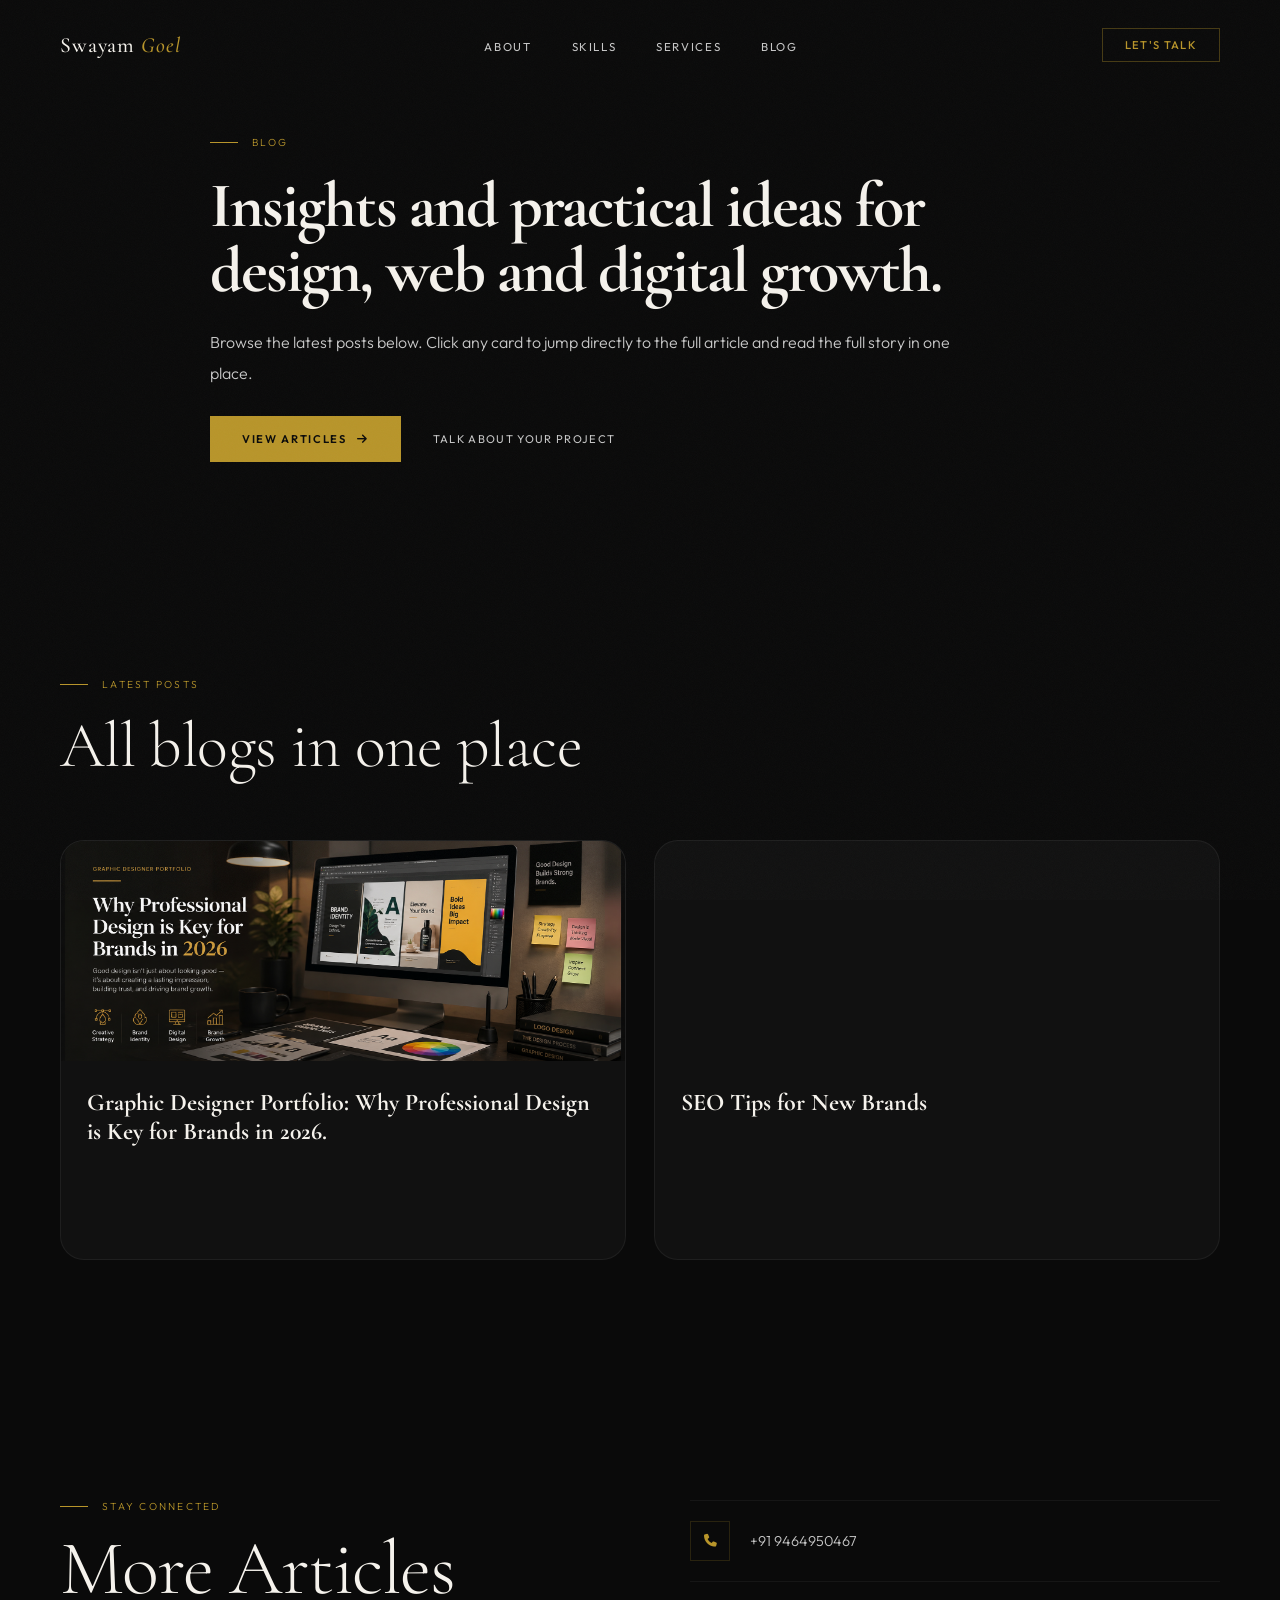
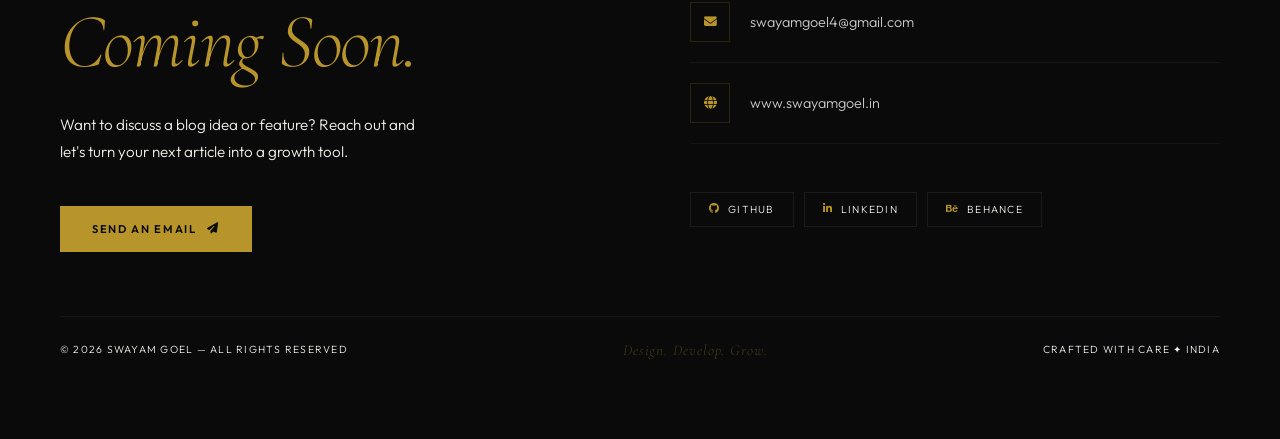
==== blog.html @ 55db8b48 "feat: create blog page and add graphic designer portfolio  article with responsive design" ====
<!DOCTYPE html>
<html lang="en">

<head>
    <meta charset="UTF-8">
    <meta name="viewport" content="width=device-width, initial-scale=1.0">
    <title>Swayam Goel — Blog</title>
    <link rel="stylesheet" href="style.css">
    <link rel="icon" type="image/png" href="images/sg.png">
    <link rel="stylesheet" href="https://cdnjs.cloudflare.com/ajax/libs/font-awesome/6.5.0/css/all.min.css">
    <link rel="preconnect" href="https://fonts.googleapis.com">
    <link rel="preconnect" href="https://fonts.gstatic.com" crossorigin>
    <link
        href="https://fonts.googleapis.com/css2?family=Cormorant+Garamond:ital,wght@0,300;0,400;0,500;0,600;0,700;1,300;1,400;1,500&family=Outfit:wght@300;400;500;600&family=Libre+Baskerville:ital@1&display=swap"
        rel="stylesheet">
</head>

<body>
    <nav id="nav">
        <a href="index.html" class="n-logo">Swayam <em>Goel</em></a>
        <ul class="n-links">
            <li><a href="index.html#about">About</a></li>
            <li><a href="index.html#skills">Skills</a></li>
            <li><a href="index.html#services">Services</a></li>
            <li><a href="blog.html">Blog</a></li>
        </ul>
        <a href="index.html#connect" class="n-cta">Let's Talk</a>
        <div class="ham" id="ham" onclick="toggleNav()"><span></span><span></span><span></span></div>
    </nav>

    <div class="mob" id="mob">
        <a href="index.html#about" onclick="closeNav()">About</a>
        <a href="index.html#skills" onclick="closeNav()">Skills</a>
        <a href="index.html#services" onclick="closeNav()">Services</a>
        <a href="blog.html" onclick="closeNav()">Blog</a>
        <a href="index.html#connect" onclick="closeNav()">Contact</a>
    </div>

    <section class="blog-hero">
        <div class="sec-in">
            <div class="sec-lbl">Blog</div>
            <h1>Insights and practical ideas for design, web and digital growth.</h1>
            <p>Browse the latest posts below. Click any card to jump directly to the full article and read the full story in one place.</p>
            <div class="h-act">
                <a href="#posts" class="btn-g"><span>View Articles</span><i class="fa-solid fa-arrow-right"></i></a>
                <a href="index.html#connect" class="btn-gh">Talk About Your Project <i class="fa-solid fa-arrow-up-right"></i></a>
            </div>
        </div>
    </section>

    <section class="sec" id="posts">
        <div class="sec-in">
            <div class="sec-lbl">Latest Posts</div>
            <h2 class="sec-t">All blogs in one place</h2>
            <div class="blog-grid">
                <div class="blog-card">
                    <a href="graphic-designer-portfolio.html">
                        <div class="blog-card-img" style="background-image:url('images/graphic-designer-resume.png');"></div>
                        <div class="blog-card-content">
                            <h3>Graphic Designer Portfolio: Why Professional Design is Key for Brands in 2026.</h3>
                        </div>
                    </a>
                </div>
                <div class="blog-card">
                    <a href="post2.html">
                        <div class="blog-card-img" style="background-image:url('images/sg.png');"></div>
                        <div class="blog-card-content">
                            <h3>SEO Tips for New Brands</h3>
                        </div>
                    </a>
                </div>
            </div>
        </div>
    </section>

    <footer class="foot">
        <div class="foot-in">
            <div>
                <div class="sec-lbl">Stay Connected</div>
                <div class="foot-big">More Articles<br><em>Coming Soon.</em></div>
                <p class="foot-p">Want to discuss a blog idea or feature? Reach out and let's turn your next article into a growth tool.</p>
                <a href="mailto:swayamgoel4@gmail.com?subject=Blog%20Inquiry" class="btn-g">
                    <span>Send an Email</span>
                    <i class="fa-solid fa-paper-plane"></i>
                </a>
            </div>
            <div>
                <div class="c-list">
                    <div class="c-item">
                        <div class="c-icon"><i class="fa-solid fa-phone"></i></div><a href="tel:+919464950467">+91 9464950467</a>
                    </div>
                    <div class="c-item">
                        <div class="c-icon"><i class="fa-solid fa-envelope"></i></div><a href="mailto:swayamgoel4@gmail.com">swayamgoel4@gmail.com</a>
                    </div>
                    <div class="c-item">
                        <div class="c-icon"><i class="fa-solid fa-globe"></i></div><a href="http://www.swayamgoel.in" target="_blank">www.swayamgoel.in</a>
                    </div>
                </div>
                <div class="s-list">
                    <a href="https://github.com/Swayamgoel" target="_blank" class="s-btn"><i class="fa-brands fa-github"></i> GitHub</a>
                    <a href="https://www.linkedin.com/in/swayam-goel-176712242/" target="_blank" class="s-btn"><i class="fa-brands fa-linkedin-in"></i> LinkedIn</a>
                    <a href="https://www.behance.net/swayamgoel" target="_blank" class="s-btn"><i class="fa-brands fa-behance"></i> Behance</a>
                </div>
            </div>
        </div>
        <div class="foot-bar">
            <p>© 2026 Swayam Goel — All Rights Reserved</p>
            <div class="foot-m">Design. Develop. Grow.</div>
            <p>Crafted with care ✦ India</p>
        </div>
    </footer>

    <script>
        function toggleNav() {
            document.getElementById('mob').classList.toggle('on');
            document.getElementById('ham').classList.toggle('x');
            document.body.style.overflow = document.getElementById('mob').classList.contains('on') ? 'hidden' : '';
        }
        function closeNav() {
            document.getElementById('mob').classList.remove('on');
            document.getElementById('ham').classList.remove('x');
            document.body.style.overflow = '';
        }
    </script>
</body>

</html>
---- style.css ----
:root {
            --ink: #0a0a0a;
            --ink-2: #111111;
            --ink-3: #1a1a1a;
            --mid: #f5f2ec;
            --pale: #c8c8c8;
            --bone: #f5f2ec;
            --parch: #ede9df;
            --gold: #b8952a;
            --gold-l: #d4af4e;
            --white: #faf9f7;
            --ff-h: 'Cormorant Garamond', Georgia, serif;
            --ff-b: 'Outfit', sans-serif;
            --ff-i: 'Libre Baskerville', Georgia, serif;
            --ease: cubic-bezier(0.16, 1, 0.3, 1);
        }

        *,
        *::before,
        *::after {
            margin: 0;
            padding: 0;
            box-sizing: border-box;
        }

        html {
            scroll-behavior: smooth;
        }

        body {
            background: var(--ink);
            color: var(--bone);
            font-family: var(--ff-b);
            font-weight: 300;
            overflow-x: hidden;
            -webkit-font-smoothing: antialiased;
        }

        body::before {
            content: '';
            position: fixed;
            inset: 0;
            z-index: 9000;
            pointer-events: none;
            opacity: 0.03;
            background-image: url("data:image/svg+xml,%3Csvg viewBox='0 0 256 256' xmlns='http://www.w3.org/2000/svg'%3E%3Cfilter id='n'%3E%3CfeTurbulence type='fractalNoise' baseFrequency='0.9' numOctaves='4' stitchTiles='stitch'/%3E%3C/filter%3E%3Crect width='100%25' height='100%25' filter='url(%23n)'/%3E%3C/svg%3E");
            background-size: 180px;
        }

        #prog {
            position: fixed;
            top: 0;
            left: 0;
            height: 1px;
            background: var(--gold);
            z-index: 8000;
            transform-origin: left;
            transform: scaleX(0);
            transition: transform .1s linear;
        }

        #cur,
        #cur-ring {
            position: fixed;
            border-radius: 50%;
            pointer-events: none;
            z-index: 7999;
        }

        #cur {
            width: 7px;
            height: 7px;
            background: var(--gold);
            margin: -3.5px 0 0 -3.5px;
        }

        #cur-ring {
            width: 36px;
            height: 36px;
            border: 1px solid rgba(184, 149, 42, .45);
            margin: -18px 0 0 -18px;
            transition: transform .5s var(--ease);
        }

        /* NAV */
        nav {
            position: fixed;
            top: 0;
            left: 0;
            right: 0;
            z-index: 6000;
            display: flex;
            align-items: center;
            justify-content: space-between;
            padding: 28px 60px;
            transition: padding .5s var(--ease), background .5s;
        }

        nav.solid {
            padding: 18px 60px;
            background: rgba(10, 10, 10, .93);
            backdrop-filter: blur(20px);
            border-bottom: 1px solid rgba(255, 255, 255, .04);
        }

        .n-logo {
            font-family: var(--ff-h);
            font-size: 1.35rem;
            font-weight: 500;
            letter-spacing: .04em;
            color: var(--bone);
            text-decoration: none;
        }

        .n-logo em {
            font-style: italic;
            color: var(--gold);
        }

        .n-links {
            display: flex;
            gap: 40px;
            list-style: none;
        }

        .n-links a {
            font-size: .72rem;
            font-weight: 400;
            letter-spacing: .14em;
            text-transform: uppercase;
            color: var(--pale);
            text-decoration: none;
            position: relative;
            transition: color .2s;
        }

        .n-links a::after {
            content: '';
            position: absolute;
            bottom: -3px;
            left: 0;
            right: 0;
            height: 1px;
            background: var(--gold);
            transform: scaleX(0);
            transform-origin: left;
            transition: transform .3s var(--ease);
        }

        .n-links a:hover {
            color: var(--bone);
        }

        .n-links a:hover::after {
            transform: scaleX(1);
        }

        .n-cta {
            font-size: .7rem;
            font-weight: 500;
            letter-spacing: .12em;
            text-transform: uppercase;
            color: var(--gold);
            text-decoration: none;
            border: 1px solid rgba(184, 149, 42, .35);
            padding: 9px 22px;
            transition: all .25s;
        }

        .n-cta:hover {
            background: var(--gold);
            color: var(--ink);
            border-color: var(--gold);
        }

        .ham {
            display: none;
            flex-direction: column;
            gap: 6px;
            cursor: pointer;
            padding: 4px;
        }

        .ham span {
            display: block;
            width: 24px;
            height: 1px;
            background: var(--bone);
            transition: all .3s;
        }

        .ham.x span:nth-child(1) {
            transform: rotate(45deg) translate(5px, 5px);
        }

        .ham.x span:nth-child(2) {
            opacity: 0;
        }

        .ham.x span:nth-child(3) {
            transform: rotate(-45deg) translate(5px, -5px);
        }

        .mob {
            display: none;
            position: fixed;
            inset: 0;
            background: var(--ink-2);
            z-index: 5999;
            flex-direction: column;
            align-items: center;
            justify-content: center;
            gap: 44px;
        }

        .mob.on {
            display: flex;
        }

        .mob a {
            font-family: var(--ff-h);
            font-size: clamp(2.2rem, 7vw, 3.8rem);
            font-weight: 300;
            color: var(--bone);
            text-decoration: none;
            opacity: 0;
            transform: translateY(24px);
        }

        .mob.on a {
            animation: mf .45s var(--ease) forwards;
        }

        .mob.on a:nth-child(1) {
            animation-delay: .05s
        }

        .mob.on a:nth-child(2) {
            animation-delay: .12s
        }

        .mob.on a:nth-child(3) {
            animation-delay: .19s
        }

        .mob.on a:nth-child(4) {
            animation-delay: .26s
        }

        .mob.on a:nth-child(5) {
            animation-delay: .33s
        }

        .mob a:hover {
            color: var(--gold);
        }

        @keyframes mf {
            to {
                opacity: 1;
                transform: translateY(0);
            }
        }

        /* HERO */
        .hero {
            min-height: 100svh;
            display: grid;
            grid-template-columns: 1fr 420px;
            align-items: start;
            padding: 120px 60px 80px;
            gap: 40px;
            position: relative;
            overflow: hidden;
        }

        .hero::before {
            content: '';
            position: absolute;
            left: 60px;
            top: 25%;
            bottom: 25%;
            width: 1px;
            background: linear-gradient(to bottom, transparent, rgba(184, 149, 42, .2), transparent);
        }

        .h-left {
            padding-left: 28px;
            position: relative;
            z-index: 2;
        }

        .h-sup {
            font-size: .68rem;
            font-weight: 400;
            letter-spacing: .22em;
            text-transform: uppercase;
            color: var(--gold);
            margin-bottom: 20px;
            display: flex;
            align-items: center;
            gap: 14px;
        }

        .h-sup::before {
            content: '';
            width: 32px;
            height: 1px;
            background: var(--gold);
        }

        h1.h-name {
            font-family: var(--ff-h);
            font-size: clamp(4.5rem, 9vw, 9rem);
            font-weight: 300;
            line-height: .9;
            letter-spacing: -.02em;
            color: var(--bone);
            margin-bottom: 8px;
        }

        h1.h-name strong {
            font-weight: 600;
            display: block;
        }

        h1.h-name em {
            font-style: italic;
            color: var(--gold);
            font-weight: 300;
        }

        .h-rule {
            width: 60px;
            height: 1px;
            background: linear-gradient(to right, var(--gold), transparent);
            margin: 18px 0;
        }

        .h-desc {
            font-size: .78rem;
            font-weight: 300;
            letter-spacing: .06em;
            color: var(--pale);
            line-height: 2.2;
            display: flex;
            flex-wrap: wrap;
            gap: 0 28px;
        }

        .h-desc span {
            position: relative;
        }

        .h-desc span:not(:last-child)::after {
            content: '·';
            margin-left: 28px;
            position: absolute;
            right: -28px;
            color: var(--gold);
        }

        .h-act {
            margin-top: 28px;
            display: flex;
            align-items: center;
            gap: 32px;
        }

        .btn-g {
            display: inline-flex;
            align-items: center;
            gap: 10px;
            background: var(--gold);
            color: var(--ink);
            font-size: .7rem;
            font-weight: 600;
            letter-spacing: .15em;
            text-transform: uppercase;
            text-decoration: none;
            padding: 16px 32px;
            transition: all .3s var(--ease);
            position: relative;
            overflow: hidden;
        }

        .btn-g::before {
            content: '';
            position: absolute;
            inset: 0;
            background: var(--ink);
            transform: translateX(-101%);
            transition: transform .4s var(--ease);
        }

        .btn-g:hover::before {
            transform: translateX(0);
        }

        .btn-g:hover {
            color: var(--gold);
        }

        .btn-g span,
        .btn-g i {
            position: relative;
            z-index: 1;
        }

        .btn-gh {
            font-size: .7rem;
            font-weight: 400;
            letter-spacing: .12em;
            text-transform: uppercase;
            color: var(--pale);
            text-decoration: none;
            display: inline-flex;
            align-items: center;
            gap: 8px;
            transition: color .2s;
        }

        .btn-gh i {
            font-size: .6rem;
            transition: transform .2s;
        }

        .btn-gh:hover {
            color: var(--bone);
        }

        .btn-gh:hover i {
            transform: translate(3px, -3px);
        }

        /* CARD */
        .h-right {
            display: flex;
            flex-direction: column;
            align-items: center;
            gap: 14px;
            position: relative;
            z-index: 2;
            padding-top: 0;
        }

        .flip-lbl {
            font-size: .62rem;
            letter-spacing: .16em;
            text-transform: uppercase;
            color: var(--mid);
            display: flex;
            align-items: center;
            gap: 8px;
        }

        .flip-lbl::before {
            content: '';
            width: 20px;
            height: 1px;
            background: var(--mid);
        }

        .card-scene {
            width: 300px;
            height: 520px;
            perspective: 1400px;
            perspective-origin: 50% 50%;
            cursor: pointer;
            touch-action: pan-y;
            -webkit-tap-highlight-color: transparent;
        }

        .card-3d {
            width: 100%;
            height: 100%;
            position: relative;
            transform-style: preserve-3d;
            transform-origin: 50% 50%;
            transition: transform .75s cubic-bezier(0.4, 0, 0.2, 1);
            will-change: transform;
        }

        .card-3d.flipped {
            transform: rotateY(180deg);
        }

        .card-face {
            position: absolute;
            inset: 0;
            backface-visibility: hidden;
            border-radius: 4px;
            overflow: hidden;
        }

        /* Front */
        .cf {
            background: var(--parch);
            display: flex;
            flex-direction: column;
            align-items: center;
            justify-content: center;
            padding: 44px 36px;
            text-align: center;
            position: relative;
        }

        .cf-c {
            position: absolute;
            width: 18px;
            height: 18px;
        }

        .cf-c.tl {
            top: 18px;
            left: 18px;
            border-top: 1px solid var(--gold);
            border-left: 1px solid var(--gold);
        }

        .cf-c.tr {
            top: 18px;
            right: 18px;
            border-top: 1px solid var(--gold);
            border-right: 1px solid var(--gold);
        }

        .cf-c.bl {
            bottom: 18px;
            left: 18px;
            border-bottom: 1px solid var(--gold);
            border-left: 1px solid var(--gold);
        }

        .cf-c.br {
            bottom: 18px;
            right: 18px;
            border-bottom: 1px solid var(--gold);
            border-right: 1px solid var(--gold);
        }

        .cf-hello {
            font-size: .6rem;
            letter-spacing: .22em;
            text-transform: uppercase;
            color: var(--mid);
            margin-bottom: 22px;
        }

        .cf-titles {
            display: flex;
            flex-direction: column;
            gap: 2px;
            margin-bottom: 28px;
        }

        .cf-t {
            font-family: var(--ff-h);
            font-size: 1.55rem;
            line-height: 1;
            font-weight: 300;
            color: var(--ink);
            letter-spacing: .04em;
        }

        .cf-t.a {
            color: var(--gold);
            font-weight: 600;
        }

        .cf-line {
            width: 36px;
            height: 1px;
            background: linear-gradient(to right, var(--gold), transparent);
            margin: 20px auto;
        }

        .cf-name {
            font-family: var(--ff-h);
            font-size: 2.4rem;
            font-weight: 600;
            letter-spacing: .06em;
            color: var(--ink);
            line-height: 1;
            margin-bottom: 14px;
        }

        .cf-sub {
            font-size: .55rem;
            letter-spacing: .18em;
            text-transform: uppercase;
            color: var(--gold-l);
            line-height: 2;
        }

        /* Back */
        .cb {
            background: var(--ink-2);
            transform: rotateY(180deg);
            padding: 28px 28px;
            display: flex;
            flex-direction: column;
            border: 1px solid rgba(255, 255, 255, .05);
        }

        .cb-photo {
            width: 80px;
            height: 80px;
            border-radius: 50%;
            object-fit: cover;
            object-position: top center;
            border: 2px solid var(--gold);
            box-shadow: 0 0 0 4px rgba(184, 149, 42, .15);
            display: block;
            margin: 0 auto 14px;
        }

        .cb::after {
            content: '';
            position: absolute;
            top: 0;
            left: 0;
            right: 0;
            height: 2px;
            background: linear-gradient(to right, transparent, var(--gold), transparent);
        }

        .cb-top {
            margin-bottom: 22px;
        }

        .cb-free {
            font-size: .58rem;
            letter-spacing: .2em;
            text-transform: uppercase;
            color: var(--gold);
            margin-bottom: 6px;
        }

        .cb-name {
            font-family: var(--ff-h);
            font-size: 1.7rem;
            font-weight: 600;
            color: var(--bone);
            letter-spacing: .04em;
        }

        .cb-name em {
            color: var(--gold);
            font-style: normal;
        }

        .cb-roles {
            font-size: .58rem;
            letter-spacing: .1em;
            text-transform: uppercase;
            color: #ccc;
            margin-top: 5px;
            line-height: 1.8;
        }

        .cb-band {
            border: 1px solid rgba(184, 149, 42, .2);
            padding: 10px 16px;
            margin-bottom: 22px;
            text-align: center;
            font-size: .62rem;
            letter-spacing: .12em;
            text-transform: uppercase;
            color: #d4d4d4;
        }

        .cb-band strong {
            color: var(--gold);
        }

        .cb-feats {
            display: grid;
            grid-template-columns: 1fr 1fr;
            gap: 10px;
            margin-bottom: 22px;
        }

        .cb-feat {
            background: rgba(255, 255, 255, .03);
            border: 1px solid rgba(255, 255, 255, .05);
            padding: 12px 10px;
            display: flex;
            flex-direction: column;
            align-items: center;
            gap: 6px;
        }

        .cb-feat i {
            color: var(--gold);
            font-size: .8rem;
        }

        .cb-feat span {
            font-size: .5rem;
            letter-spacing: .12em;
            text-transform: uppercase;
            color: #ccc;
            text-align: center;
        }

        .cb-cts {
            display: flex;
            flex-direction: column;
            gap: 9px;
            margin-bottom: 20px;
        }

        .cb-ct {
            display: flex;
            align-items: center;
            gap: 10px;
            font-size: .73rem;
            color: #ccc;
        }

        .cb-ct i {
            color: var(--gold);
            font-size: .65rem;
            width: 12px;
            text-align: center;
        }

        .cb-ct a {
            color: #ccc;
            text-decoration: none;
            transition: color .2s;
            font-size: .73rem;
        }

        .cb-ct a:hover {
            color: var(--gold);
        }

        .cb-soc {
            display: flex;
            justify-content: center;
            gap: 12px;
            padding-top: 16px;
            border-top: 1px solid rgba(255, 255, 255, .05);
        }

        .cb-soc a {
            width: 32px;
            height: 32px;
            border: 1px solid rgba(184, 149, 42, .2);
            border-radius: 50%;
            display: flex;
            align-items: center;
            justify-content: center;
            color: #ccc;
            font-size: .7rem;
            text-decoration: none;
            transition: all .2s;
        }

        .cb-soc a:hover {
            border-color: var(--gold);
            color: var(--gold);
        }

        /* TICKER */
        .ticker {
            overflow: hidden;
            border-top: 1px solid rgba(255, 255, 255, .05);
            border-bottom: 1px solid rgba(255, 255, 255, .05);
            padding: 16px 0;
        }

        .tk-track {
            display: flex;
            gap: 60px;
            width: max-content;
            animation: tk 22s linear infinite;
        }

        @keyframes tk {
            from {
                transform: translateX(0)
            }

            to {
                transform: translateX(-50%)
            }
        }

        .tk-item {
            font-family: var(--ff-h);
            font-size: .8rem;
            font-style: italic;
            letter-spacing: .08em;
            color: var(--mid);
            white-space: nowrap;
            display: flex;
            align-items: center;
            gap: 60px;
        }

        .tk-item::after {
            content: '✦';
            color: var(--gold);
            font-style: normal;
            font-size: .5rem;
        }

        /* SECTIONS */
        .sec {
            padding: 120px 60px;
        }

        .sec-in {
            max-width: 1200px;
            margin: 0 auto;
        }

        .sec-lbl {
            font-size: .64rem;
            letter-spacing: .22em;
            text-transform: uppercase;
            color: var(--gold);
            display: flex;
            align-items: center;
            gap: 14px;
            margin-bottom: 20px;
        }

        .sec-lbl::before {
            content: '';
            width: 28px;
            height: 1px;
            background: var(--gold);
        }

        h2.sec-t {
            font-family: var(--ff-h);
            font-size: clamp(2.4rem, 5vw, 4.2rem);
            font-weight: 300;
            line-height: 1.08;
            letter-spacing: -.01em;
            color: var(--bone);
        }

        h2.sec-t em {
            font-style: italic;
            color: var(--gold);
        }

        h2.sec-t strong {
            font-weight: 600;
        }

        /* ABOUT */
        .ab-grid {
            display: grid;
            grid-template-columns: 5fr 4fr;
            gap: 100px;
            align-items: start;
            margin-top: 64px;
        }

        .ab-body {
            font-size: 1.05rem;
            font-weight: 300;
            color: var(--pale);
            line-height: 1.95;
            margin-bottom: 40px;
        }

        .ab-body strong {
            color: var(--bone);
            font-weight: 500;
        }

        .stat-g {
            display: grid;
            grid-template-columns: 1fr 1fr 1fr;
            gap: 1px;
            background: rgba(255, 255, 255, .05);
            border: 1px solid rgba(255, 255, 255, .05);
            margin-top: 48px;
        }

        .s-cell {
            padding: 28px 24px;
            background: var(--ink);
        }

        .s-num {
            font-family: var(--ff-h);
            font-size: 3rem;
            font-weight: 300;
            color: var(--bone);
            line-height: 1;
            margin-bottom: 6px;
        }

        .s-num span {
            color: var(--gold);
        }

        .s-lbl {
            font-size: .63rem;
            letter-spacing: .14em;
            text-transform: uppercase;
            color: var(--mid);
        }

        .ab-right {
            display: flex;
            flex-direction: column;
            gap: 0;
        }

        .af {
            padding: 28px 0;
            border-bottom: 1px solid rgba(255, 255, 255, .06);
            transition: padding-left .35s var(--ease);
            cursor: default;
        }

        .af:first-child {
            border-top: 1px solid rgba(255, 255, 255, .06);
        }

        .af:hover {
            padding-left: 16px;
        }

        .af-t {
            font-size: .68rem;
            letter-spacing: .14em;
            text-transform: uppercase;
            color: var(--gold);
            margin-bottom: 8px;
        }

        .af-d {
            font-size: .9rem;
            font-weight: 300;
            color: var(--pale);
            line-height: 1.7;
        }

        /* SKILLS */
        .sk-sec {
            background: var(--ink-2);
        }

        .sk-tabs {
            display: flex;
            border: 1px solid rgba(255, 255, 255, .07);
            width: fit-content;
            margin: 40px 0 48px;
        }

        .sk-tab {
            padding: 12px 28px;
            font-size: .68rem;
            letter-spacing: .12em;
            text-transform: uppercase;
            border: none;
            background: transparent;
            color: var(--mid);
            cursor: pointer;
            transition: all .2s;
            border-right: 1px solid rgba(255, 255, 255, .07);
        }

        .sk-tab:last-child {
            border-right: none;
        }

        .sk-tab.on {
            background: var(--gold);
            color: var(--ink);
            font-weight: 600;
        }

        .sk-panel {
            display: none;
        }

        .sk-panel.on {
            display: block;
        }

        .sk-grid {
            display: grid;
            grid-template-columns: repeat(auto-fill, minmax(120px, 1fr));
            gap: 1px;
            background: rgba(255, 255, 255, .04);
            border: 1px solid rgba(255, 255, 255, .04);
        }

        .sk-item {
            background: var(--ink-2);
            padding: 28px 16px;
            display: flex;
            flex-direction: column;
            align-items: center;
            gap: 12px;
            transition: background .25s;
            cursor: default;
        }

        .sk-item:hover {
            background: rgba(184, 149, 42, .07);
        }

        .sk-item img {
            width: 36px;
            height: 36px;
            object-fit: contain;
        }

        .sk-item p {
            font-size: .6rem;
            letter-spacing: .1em;
            text-transform: uppercase;
            color: var(--mid);
            text-align: center;
        }

        /* SERVICES */
        .svc-list {
            margin-top: 72px;
        }

        .svc-row {
            display: grid;
            grid-template-columns: 56px 1fr 1fr auto;
            align-items: center;
            gap: 48px;
            padding: 44px 0;
            border-bottom: 1px solid rgba(255, 255, 255, .06);
            transition: all .3s var(--ease);
            cursor: default;
        }

        .svc-row:first-child {
            border-top: 1px solid rgba(255, 255, 255, .06);
        }

        .svc-row:hover {
            padding-left: 20px;
        }

        .svc-row:hover .svc-num {
            color: var(--gold);
            opacity: 1;
        }

        .svc-num {
            font-family: var(--ff-h);
            font-size: 1.5rem;
            font-weight: 300;
            color: rgba(184, 149, 42, .2);
            transition: all .3s;
        }

        .svc-cat {
            font-size: .6rem;
            letter-spacing: .16em;
            text-transform: uppercase;
            color: var(--gold);
            margin-bottom: 6px;
        }

        .svc-name {
            font-family: var(--ff-h);
            font-size: 1.65rem;
            font-weight: 400;
            color: var(--bone);
            letter-spacing: .01em;
        }

        .svc-desc {
            font-size: .87rem;
            font-weight: 300;
            color: var(--mid);
            line-height: 1.75;
        }

        .svc-link {
            display: inline-flex;
            align-items: center;
            gap: 8px;
            padding: 10px 22px;
            border: 1.5px solid var(--gold);
            color: var(--gold);
            font-size: .68rem;
            font-weight: 500;
            letter-spacing: .12em;
            text-transform: uppercase;
            text-decoration: none;
            white-space: nowrap;
            flex-shrink: 0;
            transition: all .3s var(--ease);
            position: relative;
            overflow: hidden;
        }

        .svc-link::before {
            content: '';
            position: absolute;
            inset: 0;
            background: var(--gold);
            transform: translateX(-101%);
            transition: transform .35s var(--ease);
            z-index: 0;
        }

        .svc-link:hover::before {
            transform: translateX(0);
        }

        .svc-link span,
        .svc-link i {
            position: relative;
            z-index: 1;
        }

        .svc-link:hover {
            color: var(--ink);
        }

        /* TESTIMONIALS */
        .ts-sec {
            background: var(--ink-2);
            overflow: hidden;
        }

        .ts-scroll {
            overflow: hidden;
            position: relative;
            margin-top: 56px;
        }

        .ts-scroll::before,
        .ts-scroll::after {
            content: '';
            position: absolute;
            top: 0;
            bottom: 0;
            width: 120px;
            z-index: 2;
            pointer-events: none;
        }

        .ts-scroll::before {
            left: 0;
            background: linear-gradient(to right, var(--ink-2), transparent);
        }

        .ts-scroll::after {
            right: 0;
            background: linear-gradient(to left, var(--ink-2), transparent);
        }

        .ts-track {
            display: flex;
            gap: 24px;
            width: max-content;
            animation: tsc 36s linear infinite;
        }

        .ts-track:hover {
            animation-play-state: paused;
        }

        @keyframes tsc {
            from {
                transform: translateX(0)
            }

            to {
                transform: translateX(-50%)
            }
        }

        .t-card {
            width: 360px;
            flex-shrink: 0;
            border: 1px solid rgba(255, 255, 255, .05);
            padding: 36px 32px;
            background: var(--ink);
            transition: border-color .25s;
        }

        .t-card:hover {
            border-color: rgba(184, 149, 42, .2);
        }

        .t-stars {
            color: var(--gold);
            font-size: .65rem;
            letter-spacing: 3px;
            margin-bottom: 18px;
        }

        .t-quote {
            font-family: var(--ff-i);
            font-size: .95rem;
            line-height: 1.85;
            color: var(--pale);
            margin-bottom: 24px;
            font-style: italic;
        }

        .t-auth {
            display: flex;
            align-items: center;
            gap: 14px;
        }

        .t-auth img {
            width: 40px;
            height: 40px;
            border-radius: 50%;
            object-fit: cover;
            border: 1px solid rgba(184, 149, 42, .25);
        }

        .t-name {
            font-size: .72rem;
            letter-spacing: .1em;
            text-transform: uppercase;
            color: var(--bone);
            margin-bottom: 3px;
        }

        .t-role {
            font-size: .78rem;
            color: var(--mid);
            font-weight: 300;
        }

        /* FOOTER */
        .foot {
            padding: 120px 60px 80px;
        }

        .foot-in {
            max-width: 1200px;
            margin: 0 auto;
            display: grid;
            grid-template-columns: 1fr 1fr;
            gap: 100px;
            align-items: start;
        }

        .foot-big {
            font-family: var(--ff-h);
            font-size: clamp(3rem, 6vw, 5.5rem);
            font-weight: 300;
            line-height: .95;
            letter-spacing: -.02em;
            color: var(--bone);
            margin-bottom: 32px;
        }

        .foot-big em {
            font-style: italic;
            color: var(--gold);
        }

        .foot-p {
            font-size: .95rem;
            font-weight: 300;
            color: var(--mid);
            line-height: 1.8;
            margin-bottom: 40px;
            max-width: 380px;
        }

        .c-list {
            display: flex;
            flex-direction: column;
            gap: 0;
            margin-bottom: 48px;
        }

        .c-item {
            display: flex;
            align-items: center;
            gap: 20px;
            padding: 20px 0;
            border-bottom: 1px solid rgba(255, 255, 255, .05);
            transition: padding-left .3s var(--ease);
        }

        .c-item:first-child {
            border-top: 1px solid rgba(255, 255, 255, .05);
        }

        .c-item:hover {
            padding-left: 12px;
        }

        .c-icon {
            width: 40px;
            height: 40px;
            border: 1px solid rgba(184, 149, 42, .18);
            display: flex;
            align-items: center;
            justify-content: center;
            color: var(--gold);
            font-size: .8rem;
            flex-shrink: 0;
        }

        .c-item a {
            color: var(--pale);
            text-decoration: none;
            font-size: .9rem;
            font-weight: 300;
            transition: color .2s;
        }

        .c-item a:hover {
            color: var(--gold);
        }

        .s-list {
            display: flex;
            gap: 10px;
            flex-wrap: wrap;
        }

        .s-btn {
            display: inline-flex;
            align-items: center;
            gap: 8px;
            border: 1px solid rgba(255, 255, 255, .07);
            padding: 10px 18px;
            font-size: .65rem;
            letter-spacing: .12em;
            text-transform: uppercase;
            color: var(--mid);
            text-decoration: none;
            transition: all .25s;
        }

        .s-btn i {
            color: var(--gold);
        }

        .s-btn:hover {
            border-color: rgba(184, 149, 42, .35);
            color: var(--bone);
        }

        .foot-bar {
            max-width: 1200px;
            margin: 64px auto 0;
            padding-top: 24px;
            border-top: 1px solid rgba(255, 255, 255, .05);
            display: flex;
            justify-content: space-between;
            align-items: center;
        }

        .foot-bar p {
            font-size: .65rem;
            letter-spacing: .12em;
            text-transform: uppercase;
            color: var(--mid);
        }

        .foot-m {
            font-family: var(--ff-h);
            font-size: .95rem;
            font-style: italic;
            color: rgba(184, 149, 42, .35);
            letter-spacing: .06em;
        }

        /* BLOG PAGE */
        .blog-hero {
            padding: 120px 60px 80px;
            min-height: 62vh;
            display: grid;
            align-items: center;
        }

        .blog-hero .sec-in {
            max-width: 1080px;
            margin: 0 auto;
        }

        .blog-hero h1 {
            font-family: var(--ff-h);
            font-size: clamp(3rem, 5vw, 5.2rem);
            line-height: 1.02;
            letter-spacing: -.03em;
            color: var(--bone);
            max-width: 860px;
            margin: 24px 0 0;
        }

        .blog-hero p {
            max-width: 760px;
            font-size: 1rem;
            line-height: 1.9;
            color: var(--pale);
            margin-top: 24px;
        }

        .blog-grid {
            display: grid;
            grid-template-columns: repeat(auto-fit, minmax(300px, 1fr));
            gap: 28px;
            margin-top: 60px;
        }

        .blog-card {
            background: var(--ink-2);
            border: 1px solid rgba(255, 255, 255, .06);
            border-radius: 24px;
            overflow: hidden;
            display: flex;
            flex-direction: column;
            min-height: 420px;
            transition: transform .3s var(--ease), border-color .3s var(--ease);
        }

        .blog-card:hover {
            transform: translateY(-6px);
            border-color: rgba(184, 149, 42, .28);
        }

        .blog-card a {
            color: inherit;
            text-decoration: none;
            display: flex;
            flex-direction: column;
            height: 100%;
        }

        .blog-card-img {
            min-height: 220px;
            background-size: cover;
            background-position: center;
            background-repeat: no-repeat;
        }

        .blog-card-content {
            padding: 28px 26px 26px;
            display: flex;
            flex-direction: column;
            gap: 20px;
            flex: 1;
        }

        .blog-tag {
            font-size: .65rem;
            letter-spacing: .16em;
            text-transform: uppercase;
            color: var(--gold);
        }

        .blog-card h3 {
            font-family: var(--ff-h);
            font-size: 1.5rem;
            line-height: 1.2;
            color: var(--bone);
            margin: 0;
        }

        .blog-card p {
            color: var(--mid);
            line-height: 1.85;
            font-size: .95rem;
            margin: 0;
            flex: 1;
        }

        .blog-card-footer {
            display: flex;
            align-items: center;
            justify-content: space-between;
            gap: 12px;
            margin-top: auto;
            color: var(--gold);
            font-size: .75rem;
            letter-spacing: .14em;
            text-transform: uppercase;
            font-weight: 600;
        }

        .blog-card-footer i {
            font-size: .85rem;
        }

        .blog-detail {
            max-width: 980px;
            margin: 0 auto;
            padding: 80px 0 120px;
        }

        .blog-detail .back-link {
            display: inline-flex;
            align-items: center;
            gap: 10px;
            color: var(--gold);
            text-decoration: none;
            font-size: .78rem;
            text-transform: uppercase;
            letter-spacing: .14em;
            margin-bottom: 28px;
        }

        .blog-detail .back-link i {
            font-size: .85rem;
        }

        .blog-detail h1 {
            font-family: var(--ff-h);
            font-size: clamp(2.8rem, 5vw, 4.6rem);
            line-height: 1.02;
            color: var(--bone);
            margin: 0;
        }

        .blog-detail-meta {
            display: flex;
            flex-wrap: wrap;
            gap: 18px;
            margin: 24px 0 20px;
            color: var(--mid);
            font-size: .8rem;
            letter-spacing: .12em;
            text-transform: uppercase;
        }

        .blog-detail img.blog-image {
            width: 100%;
            border-radius: 20px;
            object-fit: cover;
            margin: 30px 0;
            max-height: 520px;
        }

        .blog-detail p,
        .blog-detail li {
            color: var(--pale);
            line-height: 1.9;
            font-size: 1rem;
        }

        .blog-detail a[href*="swayamgoel.in"] {
            color: var(--gold);
            text-decoration: underline;
            text-decoration-thickness: 1.5px;
            text-underline-offset: 3px;
            transition: color .2s ease, text-decoration-color .2s ease;
        }

        .blog-detail a[href*="swayamgoel.in"]:hover {
            color: var(--white);
            text-decoration-color: var(--white);
        }

        .blog-detail blockquote {
            border-left: 4px solid var(--gold);
            padding-left: 20px;
            margin: 28px 0;
            color: var(--bone);
            opacity: .92;
            font-style: italic;
        }

        .blog-detail ul {
            margin: 0;
            padding-left: 20px;
            list-style: disc;
        }

        .blog-detail ul li {
            margin-bottom: 12px;
        }

        .blog-detail .alt-message {
            margin-top: 60px;
            padding: 40px;
            background: rgba(255, 255, 255, .04);
            border: 1px solid rgba(255, 255, 255, .05);
            border-radius: 20px;
            color: var(--pale);
        }

        @media(max-width:1050px) {
            .blog-hero {
                padding: 100px 40px 60px;
            }

            .blog-grid {
                margin-top: 40px;
            }
        }

        @media(max-width:640px) {
            .blog-hero {
                padding: 90px 24px 50px;
            }

            .blog-detail {
                padding: 60px 0 80px;
            }

            .blog-card {
                min-height: auto;
            }
        }

        /* REVEAL */
        .rv {
            opacity: 0;
            transform: translateY(32px);
            transition: opacity .8s var(--ease), transform .8s var(--ease);
        }

        .rv.in {
            opacity: 1;
            transform: translateY(0);
        }

        .rv.d1 {
            transition-delay: .12s
        }

        .rv.d2 {
            transition-delay: .22s
        }

        .rv.d3 {
            transition-delay: .32s
        }

        /* RESPONSIVE */
        @media(max-width:1050px) {
            .hero {
                grid-template-columns: 1fr;
                padding: 130px 40px 80px;
                align-items: center;
                text-align: center;
            }

            .h-left {
                padding-left: 0;
                margin-top: 32px;
            }

            .h-sup,
            .h-desc,
            .h-act {
                justify-content: center;
            }

            .h-right {
                align-items: center;
                order: -1;
            }

            .hero::before {
                display: none;
            }

            nav {
                padding: 22px 40px;
            }

            nav.solid {
                padding: 16px 40px;
            }

            .n-links,
            .n-cta {
                display: none;
            }

            .ham {
                display: flex;
            }

            .sec {
                padding: 90px 40px;
            }

            .ab-grid {
                grid-template-columns: 1fr;
                gap: 56px;
            }

            .svc-row {
                grid-template-columns: 48px 1fr auto;
                gap: 28px;
            }

            .svc-desc {
                display: none;
            }

            .foot-in {
                grid-template-columns: 1fr;
                gap: 60px;
            }

            .foot {
                padding: 90px 40px 60px;
            }
        }

        @media(max-width:640px) {
            .hero {
                padding: 100px 24px 60px;
            }

            .sec {
                padding: 72px 24px;
            }

            .foot {
                padding: 72px 24px 56px;
            }

            nav {
                padding: 18px 24px;
            }

            nav.solid {
                padding: 14px 24px;
            }

            .stat-g {
                grid-template-columns: 1fr 1fr;
            }

            .svc-row {
                grid-template-columns: 1fr auto;
                gap: 16px;
                padding: 32px 0;
            }

            .svc-num {
                display: none;
            }

            .card-scene {
                width: 270px;
                height: 470px;
            }

            .cb {
                padding: 16px 16px;
            }

            .cb-photo {
                width: 50px;
                height: 50px;
                margin: 0 auto 8px;
            }

            .cb-top {
                margin-bottom: 10px;
            }

            .cb-free {
                font-size: .5rem;
                margin-bottom: 3px;
            }

            .cb-name {
                font-size: 1.2rem;
            }

            .cb-roles {
                font-size: .5rem;
                margin-top: 3px;
                line-height: 1.6;
            }

            .cb-band {
                padding: 6px 10px;
                margin-bottom: 10px;
                font-size: .55rem;
            }

            .cb-feats {
                gap: 6px;
                margin-bottom: 10px;
            }

            .cb-feat {
                padding: 7px 6px;
                gap: 4px;
            }

            .cb-feat i {
                font-size: .65rem;
            }

            .cb-feat span {
                font-size: .42rem;
            }

            .cb-cts {
                gap: 5px;
                margin-bottom: 10px;
            }

            .cb-ct {
                font-size: .6rem;
                gap: 7px;
            }

            .cb-ct i {
                font-size: .55rem;
            }

            .cb-ct a {
                font-size: .6rem;
            }

            .cb-soc {
                padding-top: 8px;
                gap: 8px;
            }

            .cb-soc a {
                width: 26px;
                height: 26px;
                font-size: .6rem;
            }

            .foot-bar {
                flex-direction: column;
                gap: 12px;
                text-align: center;
            }
        }
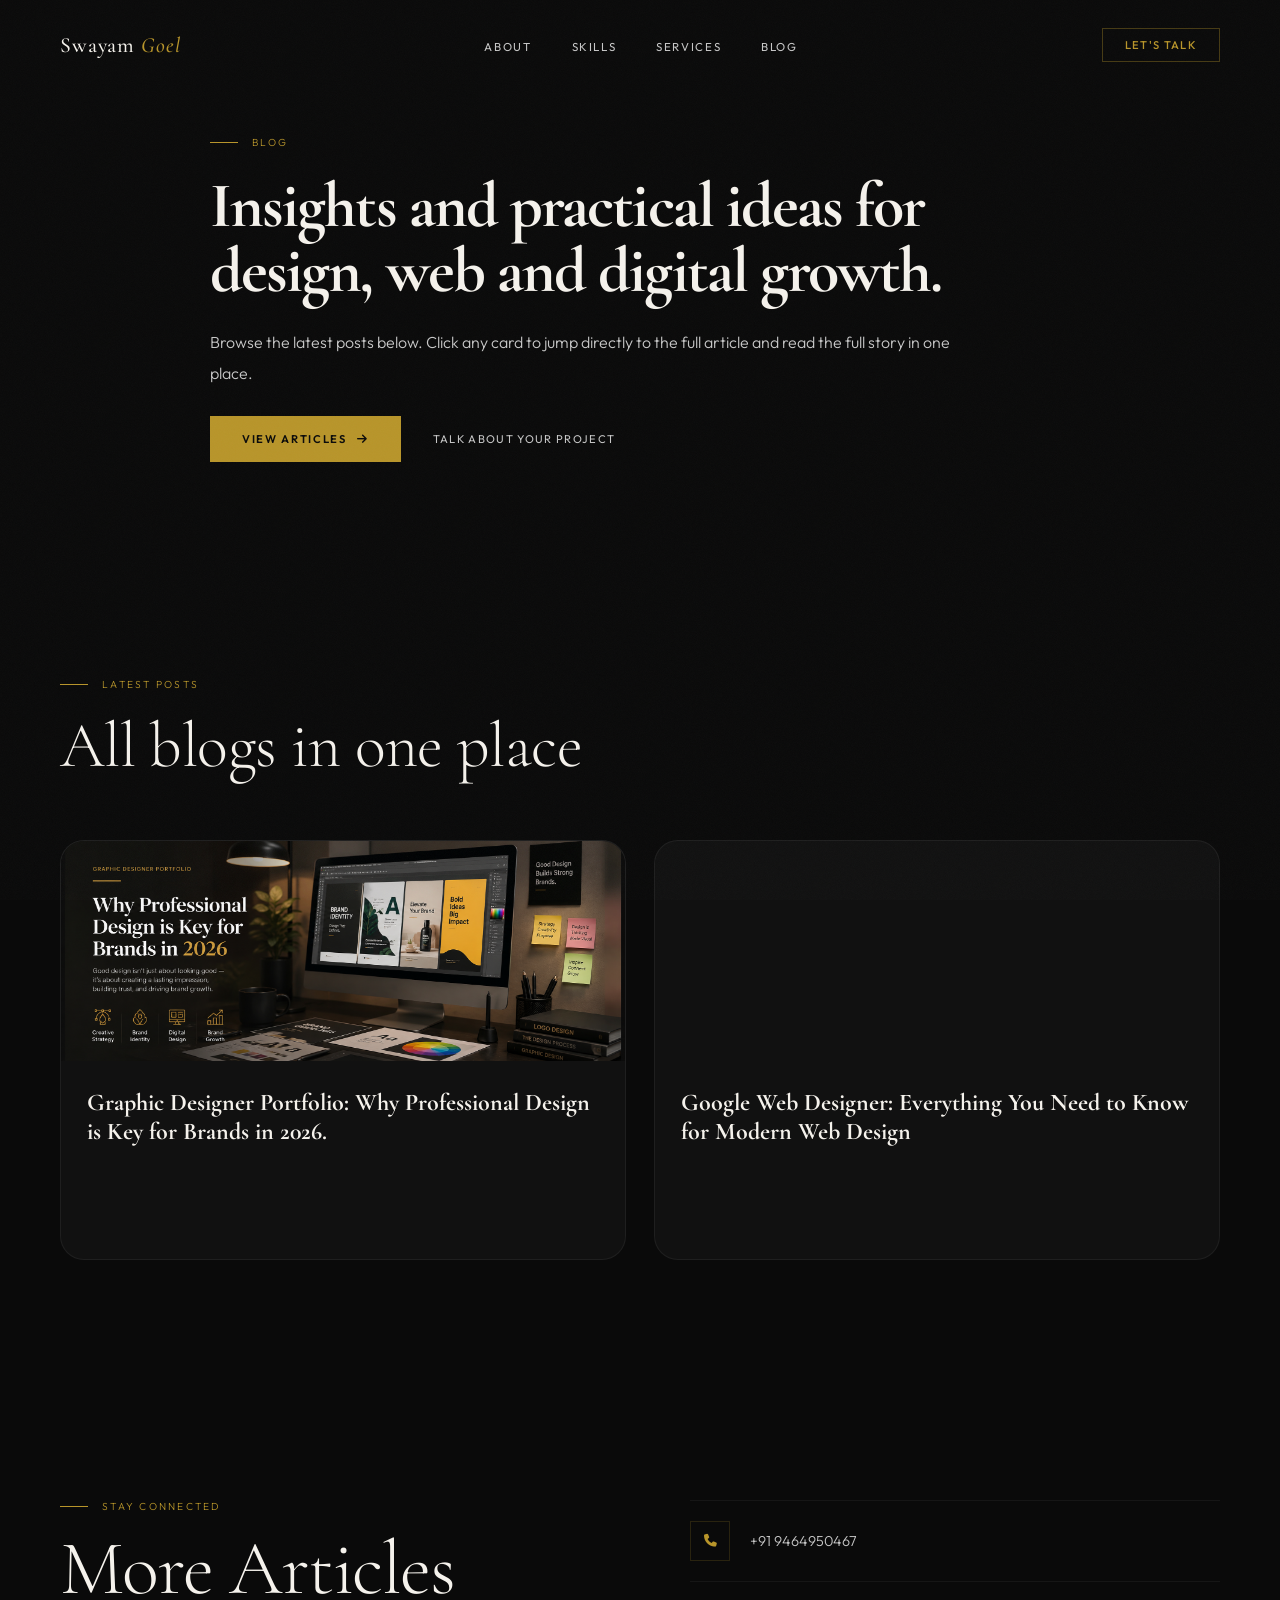
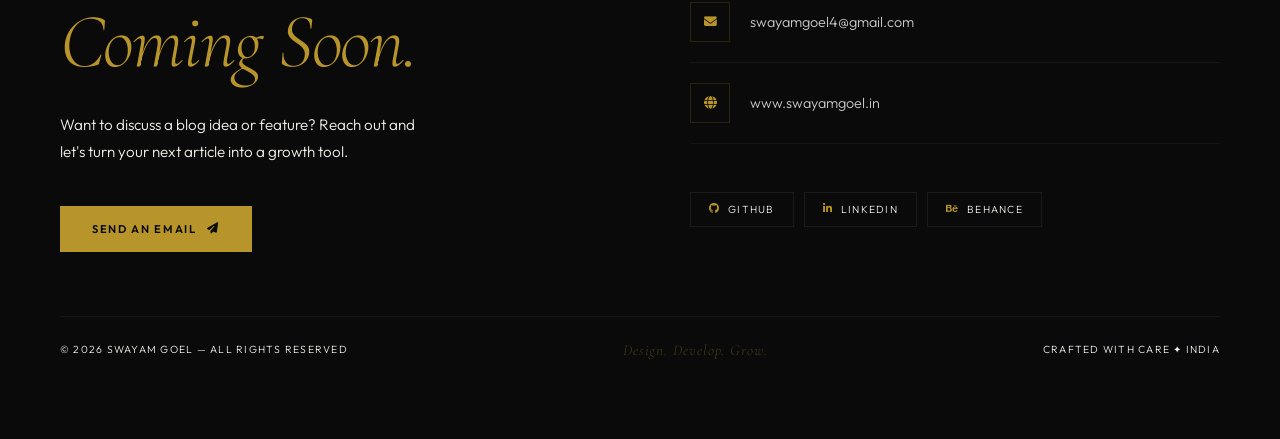
==== commit ff091b22: "feat: replace SEO Tips post with Web Designer article and update links accordingly" ====
--- a/blog.html
+++ b/blog.html
@@ -62,10 +62,10 @@
                     </a>
                 </div>
                 <div class="blog-card">
-                    <a href="post2.html">
+                    <a href="web-designer.html">
                         <div class="blog-card-img" style="background-image:url('images/sg.png');"></div>
                         <div class="blog-card-content">
-                            <h3>SEO Tips for New Brands</h3>
+                            <h3>Google Web Designer: Everything You Need to Know for Modern Web Design</h3>
                         </div>
                     </a>
                 </div>
--- a/style.css
+++ b/style.css
@@ -1599,6 +1599,10 @@
                 padding: 100px 40px 60px;
             }
 
+            .blog-detail {
+                padding: 60px 40px 80px;
+            }
+
             .blog-grid {
                 margin-top: 40px;
             }
@@ -1610,7 +1614,7 @@
             }
 
             .blog-detail {
-                padding: 60px 0 80px;
+                padding: 60px 20px 80px;
             }
 
             .blog-card {
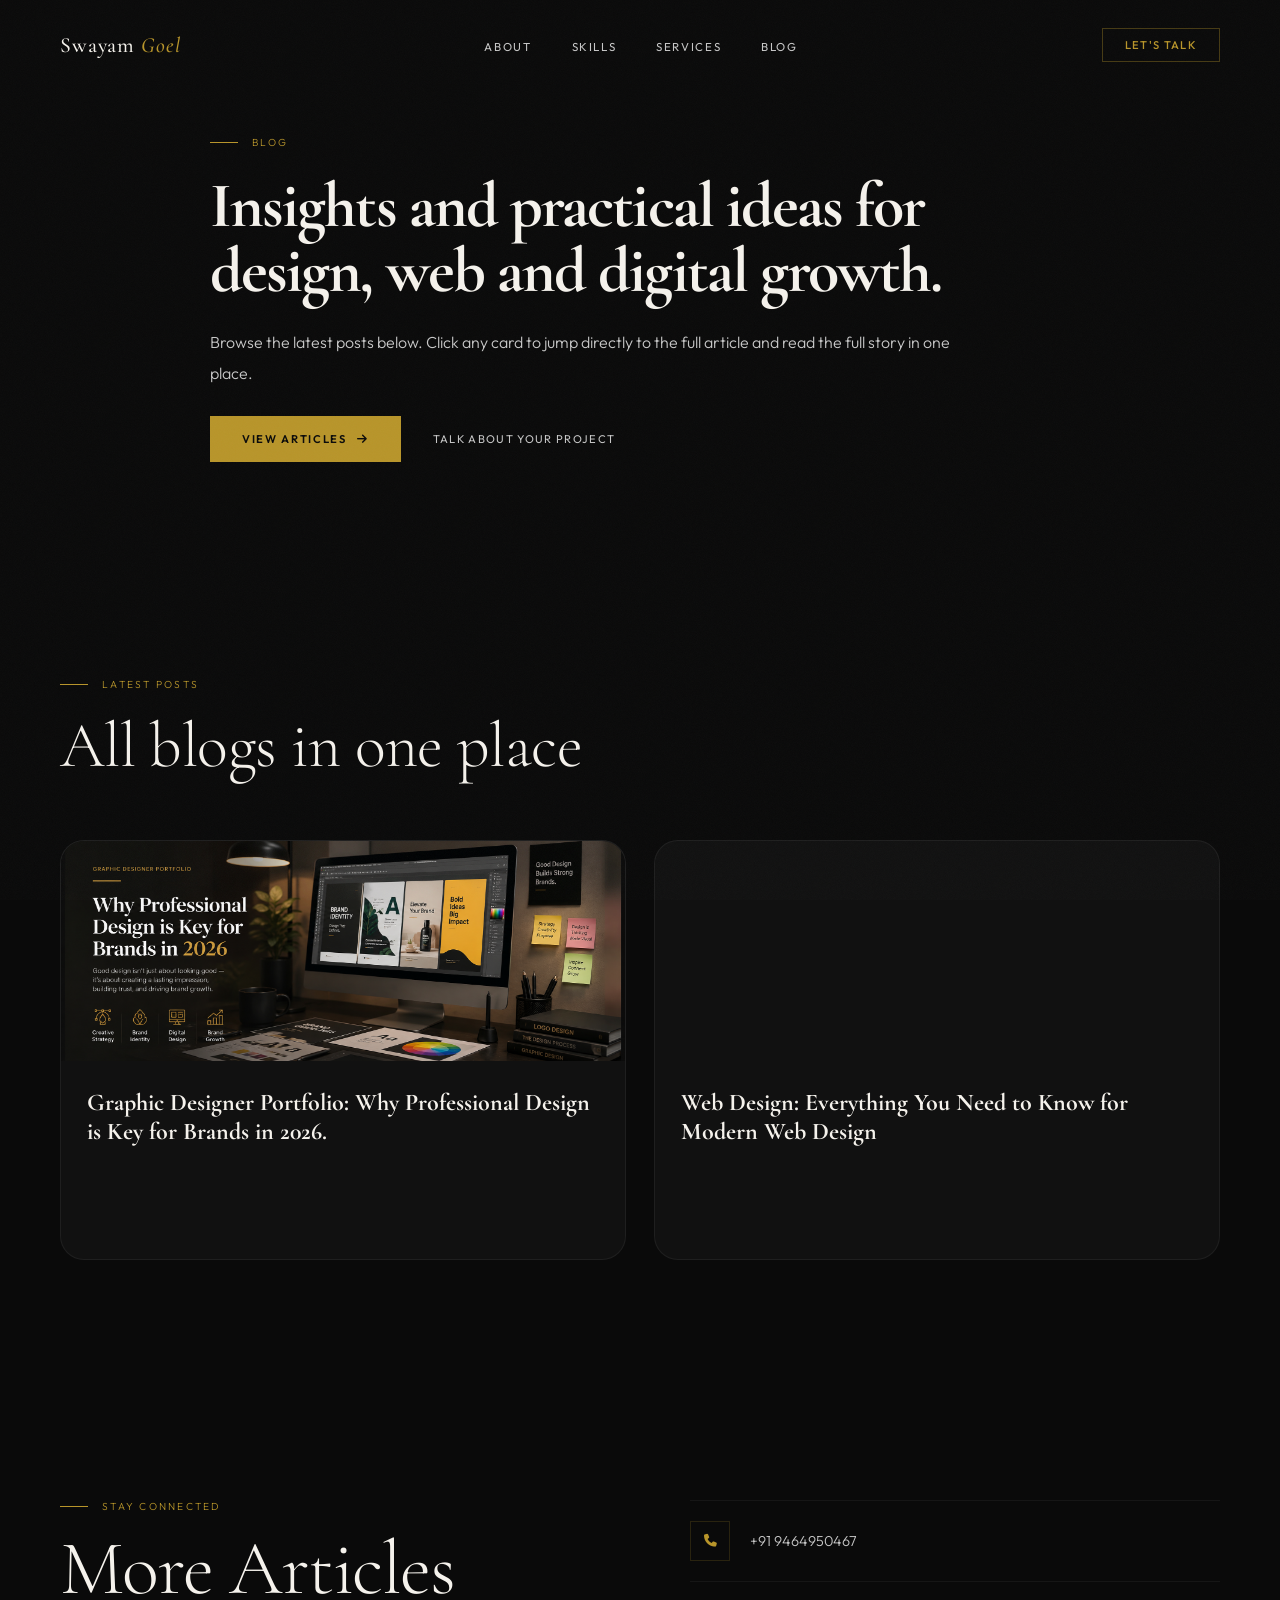
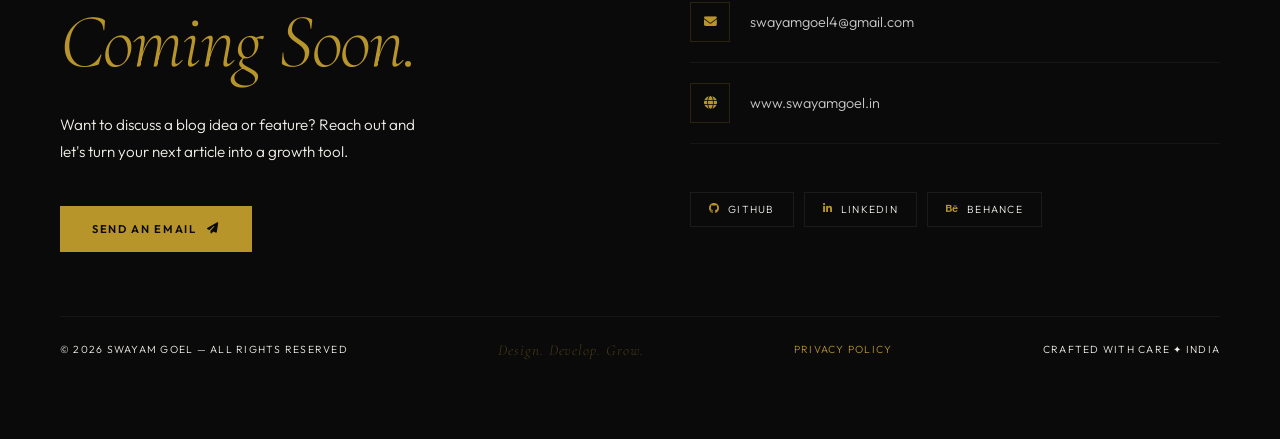
==== commit 452f4dff: "feat: update blog and portfolio pages with privacy policy link and improve headings" ====
--- a/blog.html
+++ b/blog.html
@@ -65,7 +65,7 @@
                     <a href="web-designer.html">
                         <div class="blog-card-img" style="background-image:url('images/sg.png');"></div>
                         <div class="blog-card-content">
-                            <h3>Google Web Designer: Everything You Need to Know for Modern Web Design</h3>
+                            <h3>Web Design: Everything You Need to Know for Modern Web Design</h3>
                         </div>
                     </a>
                 </div>
@@ -106,6 +106,7 @@
         <div class="foot-bar">
             <p>© 2026 Swayam Goel — All Rights Reserved</p>
             <div class="foot-m">Design. Develop. Grow.</div>
+            <p><a href="privacy-policy.html">Privacy Policy</a></p>
             <p>Crafted with care ✦ India</p>
         </div>
     </footer>
--- a/style.css
+++ b/style.css
@@ -1277,7 +1277,6 @@
             margin-bottom: 40px;
             max-width: 380px;
         }
-
         .c-list {
             display: flex;
             flex-direction: column;
@@ -1370,6 +1369,16 @@
             letter-spacing: .12em;
             text-transform: uppercase;
             color: var(--mid);
+        }
+
+        .foot-bar p a {
+            color: var(--gold);
+            text-decoration: none;
+            transition: color .2s;
+        }
+
+        .foot-bar p a:hover {
+            color: var(--gold-l);
         }
 
         .foot-m {
